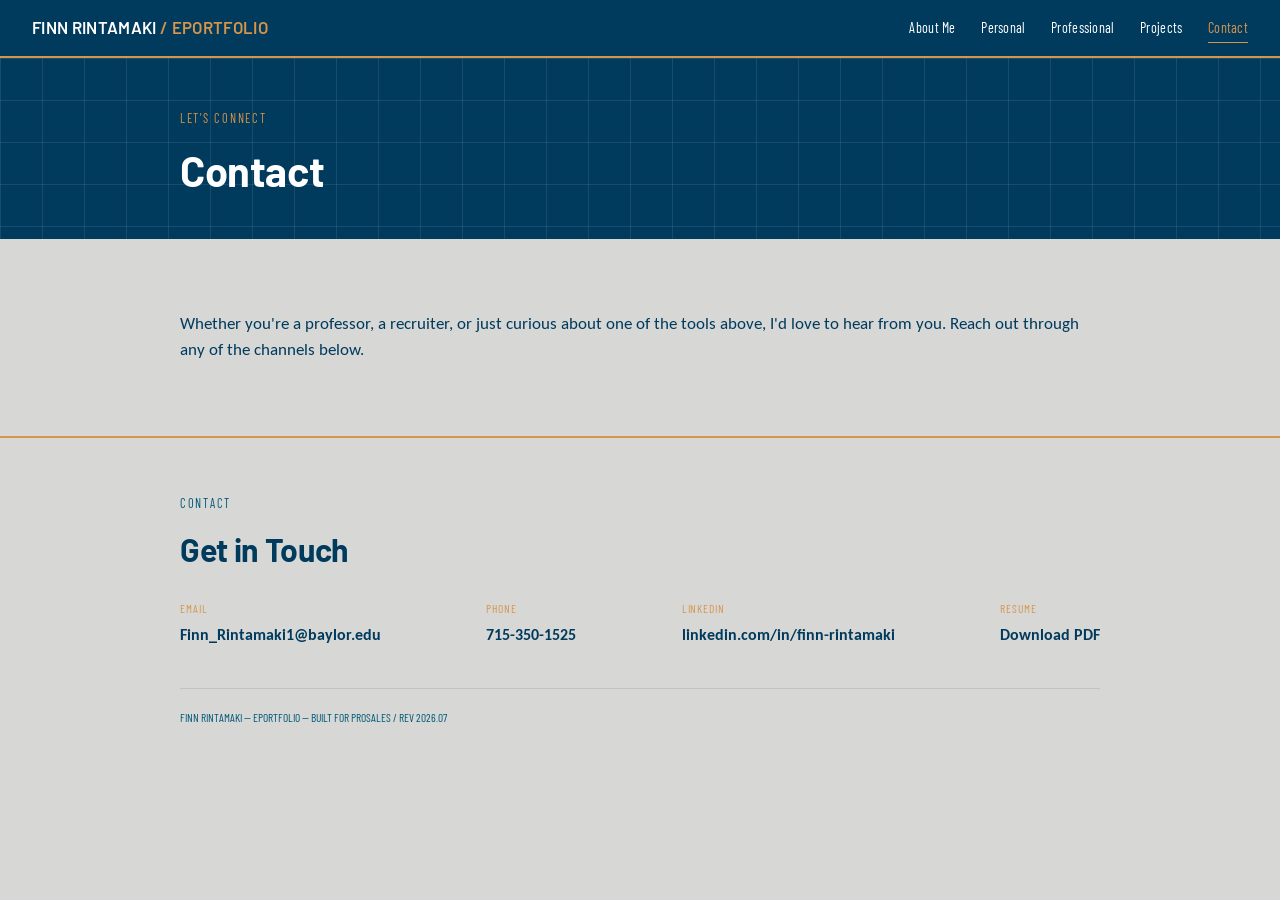
==== contact.html @ cfbf1dac "Add files via upload" ====
<!DOCTYPE html>
<html lang="en">
<head>
<meta charset="UTF-8">
<meta name="viewport" content="width=device-width, initial-scale=1.0">
<title>Finn Rintamaki — Contact</title>
<link rel="preconnect" href="https://fonts.googleapis.com">
<link href="https://fonts.googleapis.com/css2?family=Barlow:wght@400;500;600;700&family=Barlow+Condensed:wght@500;600&family=Carlito:wght@400;700&display=swap" rel="stylesheet">
<link rel="stylesheet" href="styles.css">
</head>
<body>

<a class="skip" href="#main">Skip to content</a>

<nav>
  <a href="index.html" class="nav-brand">FINN RINTAMAKI <span>/ EPORTFOLIO</span></a>
  <ul class="nav-links">
    <li><a href="index.html">About Me</a></li>
    <li><a href="personal.html">Personal</a></li>
    <li><a href="professional.html">Professional</a></li>
    <li><a href="projects.html">Projects</a></li>
    <li><a href="contact.html" class="active">Contact</a></li>
  </ul>
</nav>

<header class="page-header">
  <div class="section-inner">
    <div class="eyebrow">Let's Connect</div>
    <h1>Contact</h1>
  </div>
</header>

<main id="main">
  <section id="contact-intro">
    <div class="section-inner">
      <p class="about-copy" style="font-size:1.05rem;">Whether you're a professor, a recruiter, or just curious about one of the tools above, I'd love to hear from you. Reach out through any of the channels below.</p>
    </div>
  </section>
</main>

<footer id="contact">
  <div class="section-inner">
    <div class="section-tag">Contact</div>
    <h2 class="section-title" style="margin-bottom:1.5rem;">Get in Touch</h2>
  </div>
  <div class="contact-grid reveal">
    <div class="contact-item">
      <span class="label">Email</span>
      <a href="mailto:Finn_Rintamaki1@baylor.edu">Finn_Rintamaki1@baylor.edu</a>
    </div>
    <div class="contact-item">
      <span class="label">Phone</span>
      <a href="tel:+17153501525">715-350-1525</a>
    </div>
    <div class="contact-item">
      <span class="label">LinkedIn</span>
      <a href="https://www.linkedin.com/in/finn-rintamaki/" target="_blank" rel="noopener">linkedin.com/in/finn-rintamaki</a>
    </div>
    <div class="contact-item">
      <span class="label">Resume</span>
      <a href="Finn_Rintamaki_Resume.pdf" target="_blank" rel="noopener">Download PDF</a>
    </div>
  </div>
  <p class="footer-note">FINN RINTAMAKI — EPORTFOLIO — BUILT FOR PROSALES / REV 2026.07</p>
</footer>

<script src="script.js"></script>
</body>
</html>
---- styles.css ----
:root{
  --ink:#003A5D;
  --line:#005776;
  --paper:#D7D8D6;
  --brass:#D7944B;
  --chalk:#FFFFFF;
  --dark-text:#003A5D;
  --line-faint: rgba(255,255,255,0.09);
  --paper-line-faint: rgba(0,58,93,0.12);
}
*{box-sizing:border-box; margin:0; padding:0;}
html{scroll-behavior:smooth;}
body{
  font-family:'Carlito', sans-serif;
  background:var(--paper);
  color:var(--dark-text);
  line-height:1.6;
}
h1,h2,h3{font-family:'Barlow', sans-serif; font-weight:700; letter-spacing:-0.01em;}
.mono{font-family:'Barlow Condensed', sans-serif;}

/* ---------- NAV ---------- */
nav{
  position:sticky; top:0; z-index:100;
  background:var(--ink);
  border-bottom:2px solid var(--brass);
  display:flex; align-items:center; justify-content:space-between;
  padding:0.9rem 2rem;
  flex-wrap:wrap; gap:0.8rem;
}
.nav-brand{
  color:var(--chalk); font-family:'Barlow',sans-serif; font-weight:600;
  font-size:1.05rem; letter-spacing:0.02em; text-decoration:none;
}
.nav-brand span{color:var(--brass);}
.nav-links{display:flex; align-items:center; gap:1.6rem; list-style:none; flex-wrap:wrap;}
.nav-links a{
  color:var(--chalk); text-decoration:none; font-size:0.88rem;
  font-family:'Barlow Condensed',sans-serif; letter-spacing:0.02em;
  padding:0.4rem 0; border-bottom:1px solid transparent; transition:border-color .2s, color .2s;
}
.nav-links a:hover, .nav-links a.active{border-color:var(--brass); color:var(--brass);}

/* ---------- HERO / TITLE BLOCK ---------- */
.hero{
  position:relative; overflow:hidden;
  background:var(--ink); color:var(--chalk);
  padding:5.5rem 2rem 4rem;
  background-image:
    linear-gradient(var(--line-faint) 1px, transparent 1px),
    linear-gradient(90deg, var(--line-faint) 1px, transparent 1px);
  background-size: 42px 42px;
}
.hero-frame{
  max-width:920px; margin:0 auto; position:relative;
  border:1px solid var(--line); padding:2.6rem 2.4rem;
}
.corner{position:absolute; width:16px; height:16px; border-color:var(--brass);}
.corner.tl{top:-1px; left:-1px; border-top:2px solid var(--brass); border-left:2px solid var(--brass);}
.corner.tr{top:-1px; right:-1px; border-top:2px solid var(--brass); border-right:2px solid var(--brass);}
.corner.bl{bottom:-1px; left:-1px; border-bottom:2px solid var(--brass); border-left:2px solid var(--brass);}
.corner.br{bottom:-1px; right:-1px; border-bottom:2px solid var(--brass); border-right:2px solid var(--brass);}
.eyebrow{
  font-family:'Barlow Condensed',sans-serif; font-size:0.78rem; letter-spacing:0.14em;
  text-transform:uppercase; color:var(--brass); margin-bottom:1rem;
}
.hero h1{font-size:clamp(2.4rem, 5vw, 3.6rem); line-height:1.05; margin-bottom:0.6rem;}
.hero .role{font-size:1.15rem; color:#C9D7DC; margin-bottom:2rem; font-weight:500;}
.spec-strip{
  display:grid; grid-template-columns:repeat(auto-fit,minmax(150px,1fr));
  gap:1.2rem; border-top:1px solid var(--line); padding-top:1.6rem;
}
.spec-item .label{font-family:'Barlow Condensed',sans-serif; font-size:0.7rem; letter-spacing:0.1em; text-transform:uppercase; color:var(--brass); display:block; margin-bottom:0.3rem;}
.spec-item .value{font-size:0.98rem; color:var(--chalk);}

/* small page header for non-home pages */
.page-header{
  background:var(--ink); color:var(--chalk); padding:3.2rem 2rem 2.2rem;
  background-image:
    linear-gradient(var(--line-faint) 1px, transparent 1px),
    linear-gradient(90deg, var(--line-faint) 1px, transparent 1px);
  background-size: 42px 42px;
}
.page-header .section-inner{max-width:920px; margin:0 auto;}
.page-header .eyebrow{margin-bottom:0.5rem;}
.page-header h1{font-size:clamp(1.8rem, 4vw, 2.6rem); color:var(--chalk);}

/* ---------- SECTIONS ---------- */
section{padding:4.5rem 2rem;}
.section-inner{max-width:920px; margin:0 auto;}
.section-tag{font-family:'Barlow Condensed',sans-serif; font-size:0.78rem; letter-spacing:0.14em; text-transform:uppercase; color:var(--line); margin-bottom:0.6rem;}
.section-title{font-size:2rem; margin-bottom:1.6rem; color:var(--ink);}

/* about me - short */
.about-copy p{font-size:1.05rem; max-width:760px;}
.about-flex{display:flex; gap:2rem; align-items:flex-start; flex-wrap:wrap;}
.video-frame{
  position:relative; width:100%; max-width:640px; aspect-ratio:16/9;
  margin-top:2rem; border:2px solid var(--brass); background:var(--ink);
}
.video-frame iframe{position:absolute; top:0; left:0; width:100%; height:100%;}

/* strengths */
.strength-grid{display:grid; grid-template-columns:repeat(auto-fit,minmax(220px,1fr)); gap:1.4rem; margin-top:0.5rem;}
.strength-card{border:1px solid var(--paper-line-faint); background:rgba(255,255,255,0.35); padding:1.5rem;}
.strength-icon{width:56px; height:56px; border-radius:50%; margin-bottom:1rem; font-size:0.6rem;}
.strength-title{font-family:'Barlow',sans-serif; font-weight:600; font-size:1.05rem; color:var(--ink); margin-bottom:0.5rem;}
.strength-text{font-size:0.92rem;}

/* photo placeholders */
.photo-slot{
  border:1.5px dashed var(--brass);
  background:rgba(184,134,59,0.06);
  display:flex; align-items:center; justify-content:center;
  font-family:'Barlow Condensed',sans-serif; font-size:0.68rem; letter-spacing:0.03em;
  color:var(--line); text-align:center; padding:0.8rem; flex-shrink:0;
}
.photo-slot.headshot{width:150px; height:150px; border-radius:50%;}
.photo-slot.card-photo{width:100%; height:160px; margin-bottom:1rem;}
.dark-band .photo-slot{background:rgba(255,255,255,0.04); color:#C9D7DC;}

.stage-callout{
  position:absolute; top:-58px; left:50%; transform:translateX(-50%);
  background:var(--brass); color:var(--ink); font-family:'Barlow Condensed',sans-serif;
  font-size:0.7rem; font-weight:600; padding:0.5rem 0.7rem; white-space:normal;
  max-width:150px; text-align:center; line-height:1.25;
  border-radius:2px; z-index:5; letter-spacing:0.01em;
}
.stage-callout::after{
  content:''; position:absolute; top:100%; left:50%; transform:translateX(-50%);
  border-width:5px; border-style:solid; border-color:var(--brass) transparent transparent transparent;
}

/* journey route map */
.route-track{
  position:relative; display:flex; overflow-x:auto;
  padding:2.2rem 0.5rem 1rem; margin-bottom:0; gap:0; scrollbar-color:var(--brass) transparent;
}
.route-track::before{
  content:''; position:absolute; top:calc(2.2rem + 8px); left:0.5rem; right:0.5rem;
  height:2px; background:repeating-linear-gradient(90deg, var(--line) 0 8px, transparent 8px 14px);
}
.route-stop{
  background:none; border:none; cursor:pointer; font:inherit;
  display:flex; flex-direction:column; align-items:center; gap:0.55rem;
  position:relative; z-index:1; padding:0 0.9rem; flex:1 0 110px; min-width:110px;
}
.stop-dot{
  width:16px; height:16px; border-radius:50%; background:var(--paper);
  border:2px solid var(--line); transition:all .2s;
}
.route-stop:hover .stop-dot{border-color:var(--brass);}
.route-stop.active .stop-dot{background:var(--brass); border-color:var(--brass); box-shadow:0 0 0 5px rgba(184,134,59,0.18);}
.stop-year{font-family:'Barlow Condensed',sans-serif; font-size:0.72rem; color:var(--line); transition:color .2s;}
.route-stop.active .stop-year{color:var(--brass); font-weight:600;}
.stop-label{font-size:0.72rem; color:var(--dark-text); text-align:center; line-height:1.2; max-width:120px;}
.route-readout{
  border:1px solid var(--paper-line-faint); background:rgba(255,255,255,0.4);
  padding:1.7rem 1.9rem; margin-top:1.6rem; min-height:150px;
}
.readout-label{font-family:'Barlow Condensed',sans-serif; font-size:0.72rem; letter-spacing:0.08em; text-transform:uppercase; color:var(--brass); display:block; margin-bottom:0.5rem;}
.readout-title{font-family:'Barlow',sans-serif; font-weight:600; font-size:1.25rem; margin-bottom:0.6rem; color:var(--ink);}
.readout-desc{font-size:0.98rem;}
.journey-hint{font-family:'Barlow Condensed',sans-serif; font-size:0.78rem; color:var(--line); margin-bottom:0.5rem;}

/* cards */
.card-list{display:flex; flex-direction:column; gap:1.1rem;}
.card{
  border:1px solid var(--paper-line-faint); background:rgba(255,255,255,0.35);
  padding:1.5rem 1.6rem; position:relative;
}
.card:hover{border-color:var(--brass);}
.card-head{display:flex; justify-content:space-between; align-items:baseline; gap:1rem; margin-bottom:0.5rem; flex-wrap:wrap;}
.card-code{font-family:'Barlow Condensed',sans-serif; font-size:0.75rem; color:var(--brass); letter-spacing:0.05em;}
.card-title{font-family:'Barlow',sans-serif; font-weight:600; font-size:1.12rem; color:var(--ink);}
.card-tags{display:flex; gap:0.5rem; flex-wrap:wrap; margin-top:0.8rem;}
.tag{font-family:'Barlow Condensed',sans-serif; font-size:0.68rem; letter-spacing:0.04em; text-transform:uppercase; color:var(--ink); border:1px solid var(--line); padding:0.2rem 0.5rem;}

/* dark band sections (Personal) */
.dark-band{background:var(--ink); color:var(--chalk);}
.dark-band .section-tag{color:var(--brass);}
.dark-band .section-title{color:var(--chalk);}
.dark-band .card{border-color:rgba(220,232,236,0.15); background:rgba(255,255,255,0.03);}
.dark-band .card-title{color:var(--chalk);}
.dark-band .card p{color:#C9D7DC;}
.dark-band .tag{border-color:var(--line); color:#C9D7DC;}

/* contact / footer */
footer{background:var(--paper); border-top:2px solid var(--brass); padding:3.5rem 2rem 2.5rem;}
.contact-grid{display:flex; flex-wrap:wrap; gap:2rem; justify-content:space-between; max-width:920px; margin:0 auto;}
.contact-item .label{font-family:'Barlow Condensed',sans-serif; font-size:0.72rem; letter-spacing:0.08em; text-transform:uppercase; color:var(--brass); display:block; margin-bottom:0.3rem;}
.contact-item a{color:var(--ink); text-decoration:none; font-weight:600;}
.contact-item a:hover{color:var(--brass);}
.footer-note{max-width:920px; margin:2.5rem auto 0; font-family:'Barlow Condensed',sans-serif; font-size:0.72rem; color:var(--line); border-top:1px solid var(--paper-line-faint); padding-top:1.2rem;}

.chart-block{margin:1.8rem 0 2.4rem; border:1px solid var(--paper-line-faint); background:rgba(255,255,255,0.35); padding:1.6rem 1.6rem 1rem;}
.chart-title{font-family:'Barlow',sans-serif; font-weight:600; font-size:1rem; color:var(--ink); margin-bottom:0.2rem;}
.chart-caption{font-family:'Barlow Condensed',sans-serif; font-size:0.75rem; color:var(--line); letter-spacing:0.02em; margin-bottom:0.8rem;}
.chart-block svg{width:100%; height:auto; display:block;}

a.skip{position:absolute; left:-9999px;}
a.skip:focus{left:1rem; top:1rem; background:var(--brass); color:var(--ink); padding:0.4rem 0.8rem; z-index:200;}
*:focus-visible{outline:2px solid var(--brass); outline-offset:2px;}
@media (prefers-reduced-motion: reduce){ html{scroll-behavior:auto;} }

.reveal{opacity:0; transform:translateY(18px); transition:opacity .6s ease, transform .6s ease;}
.reveal.visible{opacity:1; transform:none;}
@media (prefers-reduced-motion: reduce){ .reveal{opacity:1; transform:none; transition:none;} }
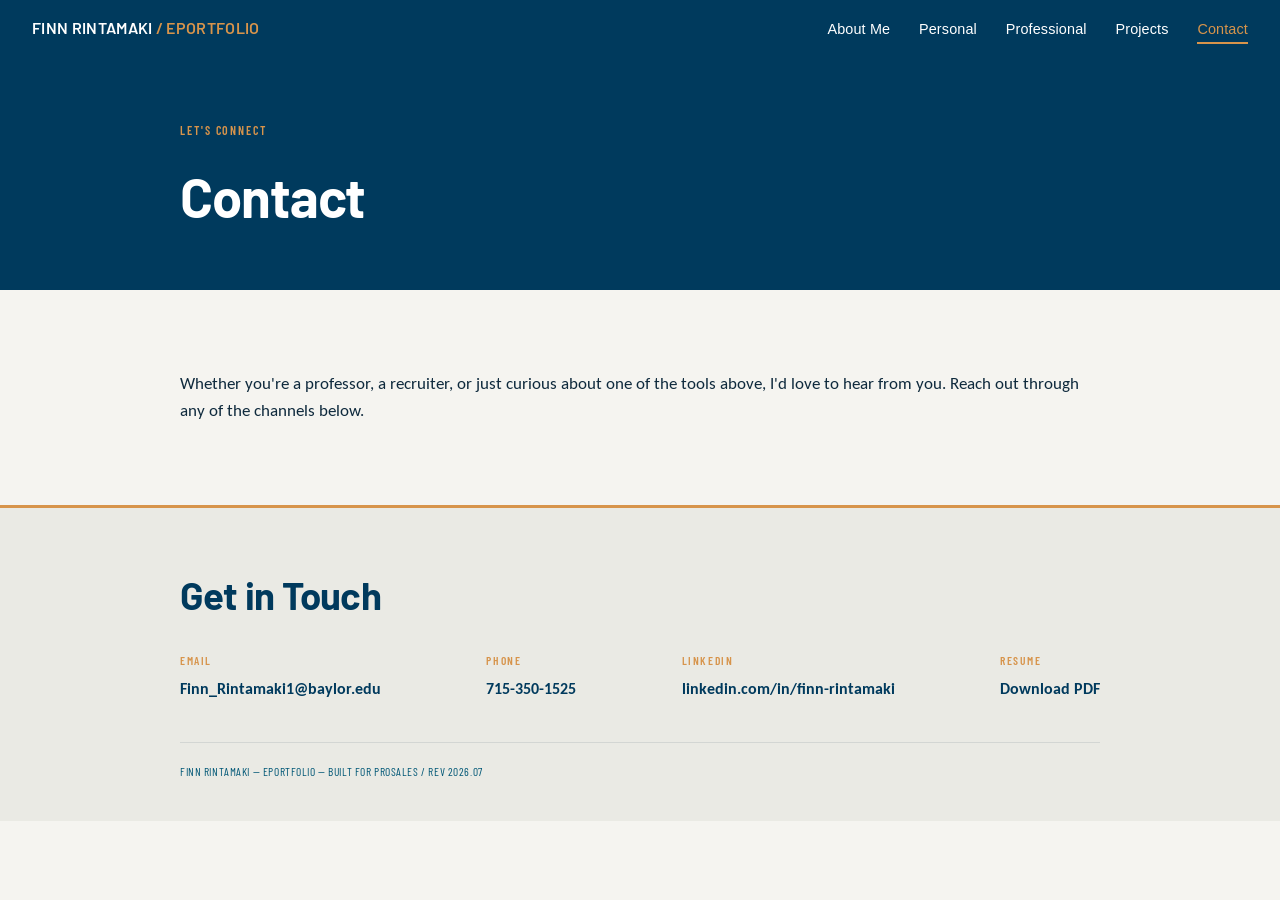
==== commit 24afd166: "Add files via upload" ====
--- a/contact.html
+++ b/contact.html
@@ -40,7 +40,6 @@
 
 <footer id="contact">
   <div class="section-inner">
-    <div class="section-tag">Contact</div>
     <h2 class="section-title" style="margin-bottom:1.5rem;">Get in Touch</h2>
   </div>
   <div class="contact-grid reveal">
--- a/styles.css
+++ b/styles.css
@@ -1,12 +1,12 @@
 :root{
   --ink:#003A5D;
   --line:#005776;
-  --paper:#D7D8D6;
+  --paper:#F5F4F0;
+  --paper-alt:#EAEAE4;
   --brass:#D7944B;
   --chalk:#FFFFFF;
-  --dark-text:#003A5D;
-  --line-faint: rgba(255,255,255,0.09);
-  --paper-line-faint: rgba(0,58,93,0.12);
+  --dark-text:#0F2A3D;
+  --paper-line-faint: rgba(15,42,61,0.10);
 }
 *{box-sizing:border-box; margin:0; padding:0;}
 html{scroll-behavior:smooth;}
@@ -14,117 +14,117 @@
   font-family:'Carlito', sans-serif;
   background:var(--paper);
   color:var(--dark-text);
-  line-height:1.6;
-}
-h1,h2,h3{font-family:'Barlow', sans-serif; font-weight:700; letter-spacing:-0.01em;}
+  line-height:1.65;
+}
+h1,h2,h3{font-family:'Barlow', sans-serif; font-weight:700; letter-spacing:-0.015em;}
 .mono{font-family:'Barlow Condensed', sans-serif;}
 
 /* ---------- NAV ---------- */
 nav{
   position:sticky; top:0; z-index:100;
   background:var(--ink);
-  border-bottom:2px solid var(--brass);
   display:flex; align-items:center; justify-content:space-between;
-  padding:0.9rem 2rem;
+  padding:0.95rem 2rem;
   flex-wrap:wrap; gap:0.8rem;
 }
 .nav-brand{
   color:var(--chalk); font-family:'Barlow',sans-serif; font-weight:600;
-  font-size:1.05rem; letter-spacing:0.02em; text-decoration:none;
+  font-size:1rem; letter-spacing:0.02em; text-decoration:none;
 }
 .nav-brand span{color:var(--brass);}
-.nav-links{display:flex; align-items:center; gap:1.6rem; list-style:none; flex-wrap:wrap;}
+.nav-links{display:flex; align-items:center; gap:1.8rem; list-style:none; flex-wrap:wrap;}
 .nav-links a{
-  color:var(--chalk); text-decoration:none; font-size:0.88rem;
-  font-family:'Barlow Condensed',sans-serif; letter-spacing:0.02em;
-  padding:0.4rem 0; border-bottom:1px solid transparent; transition:border-color .2s, color .2s;
+  color:var(--chalk); text-decoration:none; font-size:0.9rem;
+  font-family:'Barlow',sans-serif; font-weight:500; letter-spacing:0.01em;
+  padding:0.35rem 0; border-bottom:2px solid transparent; transition:border-color .2s, color .2s;
 }
 .nav-links a:hover, .nav-links a.active{border-color:var(--brass); color:var(--brass);}
 
 /* ---------- HERO / TITLE BLOCK ---------- */
 .hero{
-  position:relative; overflow:hidden;
   background:var(--ink); color:var(--chalk);
-  padding:5.5rem 2rem 4rem;
-  background-image:
-    linear-gradient(var(--line-faint) 1px, transparent 1px),
-    linear-gradient(90deg, var(--line-faint) 1px, transparent 1px);
-  background-size: 42px 42px;
+  padding:6rem 2rem 5rem;
+  position:relative;
 }
 .hero-frame{
-  max-width:920px; margin:0 auto; position:relative;
-  border:1px solid var(--line); padding:2.6rem 2.4rem;
-}
-.corner{position:absolute; width:16px; height:16px; border-color:var(--brass);}
-.corner.tl{top:-1px; left:-1px; border-top:2px solid var(--brass); border-left:2px solid var(--brass);}
-.corner.tr{top:-1px; right:-1px; border-top:2px solid var(--brass); border-right:2px solid var(--brass);}
-.corner.bl{bottom:-1px; left:-1px; border-bottom:2px solid var(--brass); border-left:2px solid var(--brass);}
-.corner.br{bottom:-1px; right:-1px; border-bottom:2px solid var(--brass); border-right:2px solid var(--brass);}
-.eyebrow{
-  font-family:'Barlow Condensed',sans-serif; font-size:0.78rem; letter-spacing:0.14em;
-  text-transform:uppercase; color:var(--brass); margin-bottom:1rem;
-}
-.hero h1{font-size:clamp(2.4rem, 5vw, 3.6rem); line-height:1.05; margin-bottom:0.6rem;}
-.hero .role{font-size:1.15rem; color:#C9D7DC; margin-bottom:2rem; font-weight:500;}
+  max-width:920px; margin:0 auto;
+}
+.eyebrow{ display:none; }
+.hero h1{font-size:clamp(3rem, 6.5vw, 5rem); line-height:1; margin-bottom:1rem; letter-spacing:-0.03em;}
+.hero .role{
+  font-size:1.2rem; color:#B8CDD6; margin-bottom:2.6rem; font-weight:500;
+  max-width:640px;
+}
 .spec-strip{
-  display:grid; grid-template-columns:repeat(auto-fit,minmax(150px,1fr));
-  gap:1.2rem; border-top:1px solid var(--line); padding-top:1.6rem;
-}
-.spec-item .label{font-family:'Barlow Condensed',sans-serif; font-size:0.7rem; letter-spacing:0.1em; text-transform:uppercase; color:var(--brass); display:block; margin-bottom:0.3rem;}
-.spec-item .value{font-size:0.98rem; color:var(--chalk);}
+  display:grid; grid-template-columns:repeat(auto-fit,minmax(160px,1fr));
+  gap:2rem 2.5rem; border-top:2px solid var(--brass); padding-top:1.8rem; max-width:820px;
+}
+.spec-item .label{
+  font-family:'Barlow Condensed',sans-serif; font-size:0.72rem; letter-spacing:0.14em;
+  text-transform:uppercase; color:var(--brass); display:block; margin-bottom:0.3rem; font-weight:600;
+}
+.spec-item .value{font-size:1rem; color:var(--chalk); font-weight:500;}
+
+/* corner brackets removed — leaving CSS but hidden */
+.corner{display:none;}
 
 /* small page header for non-home pages */
 .page-header{
-  background:var(--ink); color:var(--chalk); padding:3.2rem 2rem 2.2rem;
-  background-image:
-    linear-gradient(var(--line-faint) 1px, transparent 1px),
-    linear-gradient(90deg, var(--line-faint) 1px, transparent 1px);
-  background-size: 42px 42px;
+  background:var(--ink); color:var(--chalk); padding:4rem 2rem 3rem;
 }
 .page-header .section-inner{max-width:920px; margin:0 auto;}
-.page-header .eyebrow{margin-bottom:0.5rem;}
-.page-header h1{font-size:clamp(1.8rem, 4vw, 2.6rem); color:var(--chalk);}
+.page-header .eyebrow{
+  display:block; font-family:'Barlow Condensed',sans-serif; font-size:0.75rem;
+  letter-spacing:0.16em; text-transform:uppercase; color:var(--brass);
+  margin-bottom:0.7rem; font-weight:600;
+}
+.page-header h1{font-size:clamp(2.2rem, 5vw, 3.4rem); color:var(--chalk); letter-spacing:-0.02em;}
 
 /* ---------- SECTIONS ---------- */
-section{padding:4.5rem 2rem;}
+section{padding:5rem 2rem;}
 .section-inner{max-width:920px; margin:0 auto;}
-.section-tag{font-family:'Barlow Condensed',sans-serif; font-size:0.78rem; letter-spacing:0.14em; text-transform:uppercase; color:var(--line); margin-bottom:0.6rem;}
-.section-title{font-size:2rem; margin-bottom:1.6rem; color:var(--ink);}
-
-/* about me - short */
-.about-copy p{font-size:1.05rem; max-width:760px;}
-.about-flex{display:flex; gap:2rem; align-items:flex-start; flex-wrap:wrap;}
+.section-tag{ display:none; }
+.section-title{font-size:2.4rem; margin-bottom:2rem; color:var(--ink); letter-spacing:-0.02em;}
+
+/* about me */
+.about-copy p{font-size:1.08rem; max-width:760px;}
+.about-flex{display:flex; gap:2.4rem; align-items:flex-start; flex-wrap:wrap;}
 .video-frame{
   position:relative; width:100%; max-width:640px; aspect-ratio:16/9;
-  margin-top:2rem; border:2px solid var(--brass); background:var(--ink);
+  margin-top:2.2rem; background:var(--ink);
+  box-shadow:0 6px 24px rgba(15,42,61,0.15);
 }
 .video-frame iframe{position:absolute; top:0; left:0; width:100%; height:100%;}
 
 /* strengths */
-.strength-grid{display:grid; grid-template-columns:repeat(auto-fit,minmax(220px,1fr)); gap:1.4rem; margin-top:0.5rem;}
-.strength-card{border:1px solid var(--paper-line-faint); background:rgba(255,255,255,0.35); padding:1.5rem;}
-.strength-icon{width:56px; height:56px; border-radius:50%; margin-bottom:1rem; font-size:0.6rem;}
-.strength-title{font-family:'Barlow',sans-serif; font-weight:600; font-size:1.05rem; color:var(--ink); margin-bottom:0.5rem;}
-.strength-text{font-size:0.92rem;}
+.strength-grid{display:grid; grid-template-columns:repeat(auto-fit,minmax(230px,1fr)); gap:1.4rem; margin-top:0.5rem;}
+.strength-card{
+  background:var(--chalk); padding:1.7rem 1.5rem;
+  border-top:3px solid var(--brass);
+  box-shadow:0 2px 10px rgba(15,42,61,0.06);
+}
+.strength-icon{width:52px; height:52px; border-radius:50%; margin-bottom:1rem; font-size:0.6rem;}
+.strength-title{font-family:'Barlow',sans-serif; font-weight:700; font-size:1.1rem; color:var(--ink); margin-bottom:0.5rem;}
+.strength-text{font-size:0.95rem;}
 
 /* photo placeholders */
 .photo-slot{
   border:1.5px dashed var(--brass);
-  background:rgba(184,134,59,0.06);
+  background:rgba(215,148,75,0.06);
   display:flex; align-items:center; justify-content:center;
-  font-family:'Barlow Condensed',sans-serif; font-size:0.68rem; letter-spacing:0.03em;
+  font-family:'Barlow Condensed',sans-serif; font-size:0.7rem; letter-spacing:0.03em;
   color:var(--line); text-align:center; padding:0.8rem; flex-shrink:0;
 }
-.photo-slot.headshot{width:150px; height:150px; border-radius:50%;}
-.photo-slot.card-photo{width:100%; height:160px; margin-bottom:1rem;}
+.photo-slot.headshot{width:160px; height:160px; border-radius:50%;}
+.photo-slot.card-photo{width:100%; height:180px; margin-bottom:1.1rem;}
 .dark-band .photo-slot{background:rgba(255,255,255,0.04); color:#C9D7DC;}
 
 .stage-callout{
   position:absolute; top:-58px; left:50%; transform:translateX(-50%);
-  background:var(--brass); color:var(--ink); font-family:'Barlow Condensed',sans-serif;
-  font-size:0.7rem; font-weight:600; padding:0.5rem 0.7rem; white-space:normal;
+  background:var(--brass); color:var(--ink); font-family:'Barlow',sans-serif;
+  font-size:0.72rem; font-weight:600; padding:0.5rem 0.75rem; white-space:normal;
   max-width:150px; text-align:center; line-height:1.25;
-  border-radius:2px; z-index:5; letter-spacing:0.01em;
+  z-index:5; letter-spacing:0.01em;
 }
 .stage-callout::after{
   content:''; position:absolute; top:100%; left:50%; transform:translateX(-50%);
@@ -134,68 +134,77 @@
 /* journey route map */
 .route-track{
   position:relative; display:flex; overflow-x:auto;
-  padding:2.2rem 0.5rem 1rem; margin-bottom:0; gap:0; scrollbar-color:var(--brass) transparent;
+  padding:2.4rem 0.5rem 1.2rem; gap:0; scrollbar-color:var(--brass) transparent;
 }
 .route-track::before{
-  content:''; position:absolute; top:calc(2.2rem + 8px); left:0.5rem; right:0.5rem;
-  height:2px; background:repeating-linear-gradient(90deg, var(--line) 0 8px, transparent 8px 14px);
+  content:''; position:absolute; top:calc(2.4rem + 8px); left:0.5rem; right:0.5rem;
+  height:2px; background:var(--paper-line-faint);
 }
 .route-stop{
   background:none; border:none; cursor:pointer; font:inherit;
-  display:flex; flex-direction:column; align-items:center; gap:0.55rem;
+  display:flex; flex-direction:column; align-items:center; gap:0.6rem;
   position:relative; z-index:1; padding:0 0.9rem; flex:1 0 110px; min-width:110px;
 }
 .stop-dot{
-  width:16px; height:16px; border-radius:50%; background:var(--paper);
+  width:18px; height:18px; border-radius:50%; background:var(--paper);
   border:2px solid var(--line); transition:all .2s;
 }
 .route-stop:hover .stop-dot{border-color:var(--brass);}
-.route-stop.active .stop-dot{background:var(--brass); border-color:var(--brass); box-shadow:0 0 0 5px rgba(184,134,59,0.18);}
-.stop-year{font-family:'Barlow Condensed',sans-serif; font-size:0.72rem; color:var(--line); transition:color .2s;}
-.route-stop.active .stop-year{color:var(--brass); font-weight:600;}
-.stop-label{font-size:0.72rem; color:var(--dark-text); text-align:center; line-height:1.2; max-width:120px;}
+.route-stop.active .stop-dot{background:var(--brass); border-color:var(--brass); box-shadow:0 0 0 6px rgba(215,148,75,0.18);}
+.stop-year{font-family:'Barlow Condensed',sans-serif; font-size:0.75rem; color:var(--line); transition:color .2s; font-weight:600;}
+.route-stop.active .stop-year{color:var(--brass);}
+.stop-label{font-size:0.78rem; color:var(--dark-text); text-align:center; line-height:1.2; max-width:120px; font-weight:500;}
 .route-readout{
-  border:1px solid var(--paper-line-faint); background:rgba(255,255,255,0.4);
-  padding:1.7rem 1.9rem; margin-top:1.6rem; min-height:150px;
-}
-.readout-label{font-family:'Barlow Condensed',sans-serif; font-size:0.72rem; letter-spacing:0.08em; text-transform:uppercase; color:var(--brass); display:block; margin-bottom:0.5rem;}
-.readout-title{font-family:'Barlow',sans-serif; font-weight:600; font-size:1.25rem; margin-bottom:0.6rem; color:var(--ink);}
-.readout-desc{font-size:0.98rem;}
-.journey-hint{font-family:'Barlow Condensed',sans-serif; font-size:0.78rem; color:var(--line); margin-bottom:0.5rem;}
+  background:var(--chalk); border-left:4px solid var(--brass);
+  padding:1.8rem 2rem; margin-top:1.8rem; min-height:150px;
+  box-shadow:0 2px 10px rgba(15,42,61,0.06);
+}
+.readout-label{font-family:'Barlow Condensed',sans-serif; font-size:0.75rem; letter-spacing:0.14em; text-transform:uppercase; color:var(--brass); display:block; margin-bottom:0.6rem; font-weight:600;}
+.readout-title{font-family:'Barlow',sans-serif; font-weight:700; font-size:1.35rem; margin-bottom:0.7rem; color:var(--ink);}
+.readout-desc{font-size:1rem;}
+.journey-hint{font-size:0.95rem; color:var(--line); margin-bottom:1rem; font-style:italic;}
 
 /* cards */
-.card-list{display:flex; flex-direction:column; gap:1.1rem;}
+.card-list{display:flex; flex-direction:column; gap:1.3rem;}
 .card{
-  border:1px solid var(--paper-line-faint); background:rgba(255,255,255,0.35);
-  padding:1.5rem 1.6rem; position:relative;
-}
-.card:hover{border-color:var(--brass);}
-.card-head{display:flex; justify-content:space-between; align-items:baseline; gap:1rem; margin-bottom:0.5rem; flex-wrap:wrap;}
-.card-code{font-family:'Barlow Condensed',sans-serif; font-size:0.75rem; color:var(--brass); letter-spacing:0.05em;}
-.card-title{font-family:'Barlow',sans-serif; font-weight:600; font-size:1.12rem; color:var(--ink);}
-.card-tags{display:flex; gap:0.5rem; flex-wrap:wrap; margin-top:0.8rem;}
-.tag{font-family:'Barlow Condensed',sans-serif; font-size:0.68rem; letter-spacing:0.04em; text-transform:uppercase; color:var(--ink); border:1px solid var(--line); padding:0.2rem 0.5rem;}
-
-/* dark band sections (Personal) */
+  background:var(--chalk); padding:1.7rem 1.8rem; position:relative;
+  box-shadow:0 2px 10px rgba(15,42,61,0.06);
+  border-top:3px solid transparent;
+  transition:border-color .2s, transform .2s;
+}
+.card:hover{border-top-color:var(--brass);}
+.card-head{margin-bottom:0.7rem;}
+.card-title{font-family:'Barlow',sans-serif; font-weight:700; font-size:1.2rem; color:var(--ink); letter-spacing:-0.01em;}
+.card-tags{display:flex; gap:0.5rem; flex-wrap:wrap; margin-top:1rem;}
+.tag{
+  font-family:'Barlow Condensed',sans-serif; font-size:0.72rem; letter-spacing:0.04em;
+  text-transform:uppercase; color:var(--line); background:var(--paper-alt);
+  padding:0.25rem 0.6rem; font-weight:600;
+}
+
+/* dark band sections */
 .dark-band{background:var(--ink); color:var(--chalk);}
-.dark-band .section-tag{color:var(--brass);}
 .dark-band .section-title{color:var(--chalk);}
-.dark-band .card{border-color:rgba(220,232,236,0.15); background:rgba(255,255,255,0.03);}
+.dark-band .card{background:rgba(255,255,255,0.04); box-shadow:none;}
 .dark-band .card-title{color:var(--chalk);}
-.dark-band .card p{color:#C9D7DC;}
-.dark-band .tag{border-color:var(--line); color:#C9D7DC;}
+.dark-band .card p{color:#D6E1E8;}
+.dark-band .tag{background:rgba(255,255,255,0.08); color:#D6E1E8;}
 
 /* contact / footer */
-footer{background:var(--paper); border-top:2px solid var(--brass); padding:3.5rem 2rem 2.5rem;}
+footer{background:var(--paper-alt); border-top:3px solid var(--brass); padding:3.5rem 2rem 2.5rem;}
 .contact-grid{display:flex; flex-wrap:wrap; gap:2rem; justify-content:space-between; max-width:920px; margin:0 auto;}
-.contact-item .label{font-family:'Barlow Condensed',sans-serif; font-size:0.72rem; letter-spacing:0.08em; text-transform:uppercase; color:var(--brass); display:block; margin-bottom:0.3rem;}
+.contact-item .label{font-family:'Barlow Condensed',sans-serif; font-size:0.72rem; letter-spacing:0.14em; text-transform:uppercase; color:var(--brass); display:block; margin-bottom:0.35rem; font-weight:600;}
 .contact-item a{color:var(--ink); text-decoration:none; font-weight:600;}
 .contact-item a:hover{color:var(--brass);}
-.footer-note{max-width:920px; margin:2.5rem auto 0; font-family:'Barlow Condensed',sans-serif; font-size:0.72rem; color:var(--line); border-top:1px solid var(--paper-line-faint); padding-top:1.2rem;}
-
-.chart-block{margin:1.8rem 0 2.4rem; border:1px solid var(--paper-line-faint); background:rgba(255,255,255,0.35); padding:1.6rem 1.6rem 1rem;}
-.chart-title{font-family:'Barlow',sans-serif; font-weight:600; font-size:1rem; color:var(--ink); margin-bottom:0.2rem;}
-.chart-caption{font-family:'Barlow Condensed',sans-serif; font-size:0.75rem; color:var(--line); letter-spacing:0.02em; margin-bottom:0.8rem;}
+.footer-note{max-width:920px; margin:2.5rem auto 0; font-family:'Barlow Condensed',sans-serif; font-size:0.72rem; color:var(--line); border-top:1px solid var(--paper-line-faint); padding-top:1.2rem; letter-spacing:0.05em;}
+
+.chart-block{
+  margin:1.8rem 0 2.4rem; background:var(--chalk); padding:1.8rem;
+  box-shadow:0 2px 10px rgba(15,42,61,0.06);
+  border-top:3px solid var(--brass);
+}
+.chart-title{font-family:'Barlow',sans-serif; font-weight:700; font-size:1.1rem; color:var(--ink); margin-bottom:0.25rem;}
+.chart-caption{font-size:0.85rem; color:var(--line); margin-bottom:1rem; font-style:italic;}
 .chart-block svg{width:100%; height:auto; display:block;}
 
 a.skip{position:absolute; left:-9999px;}
